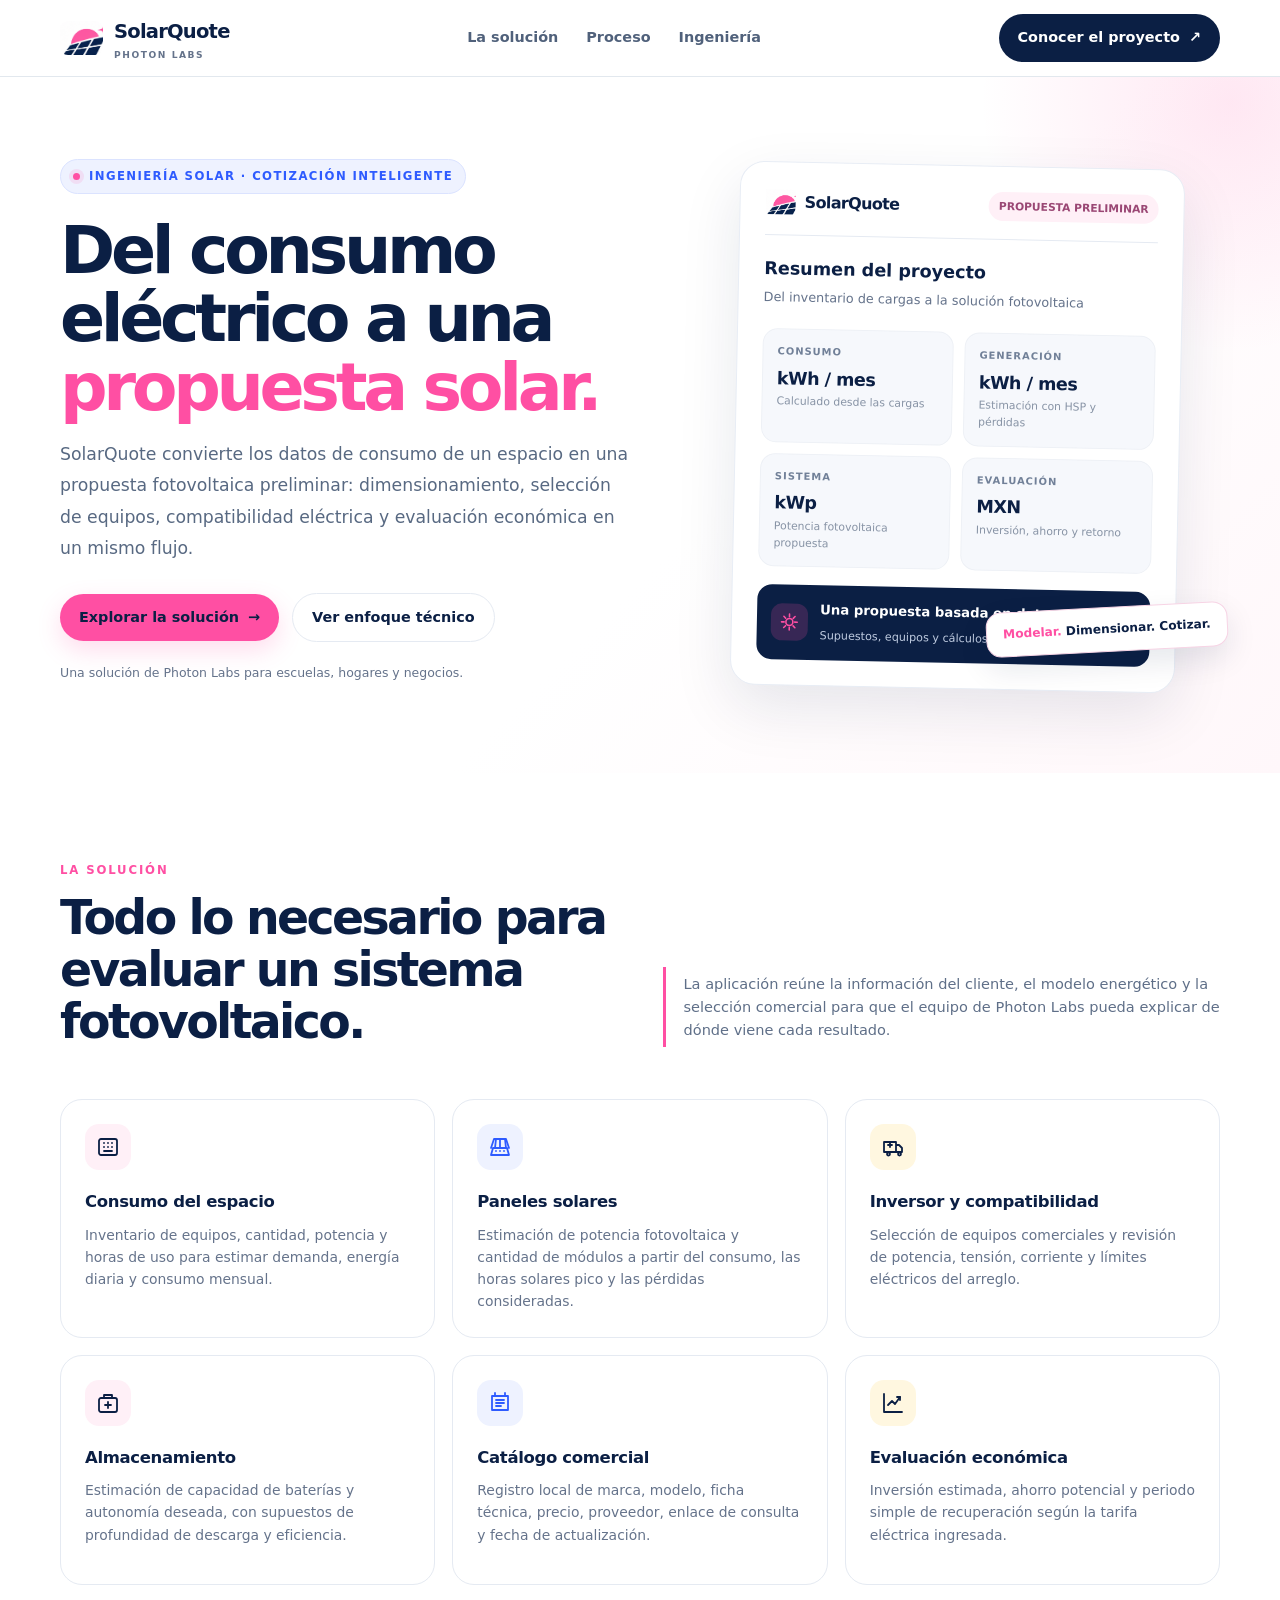
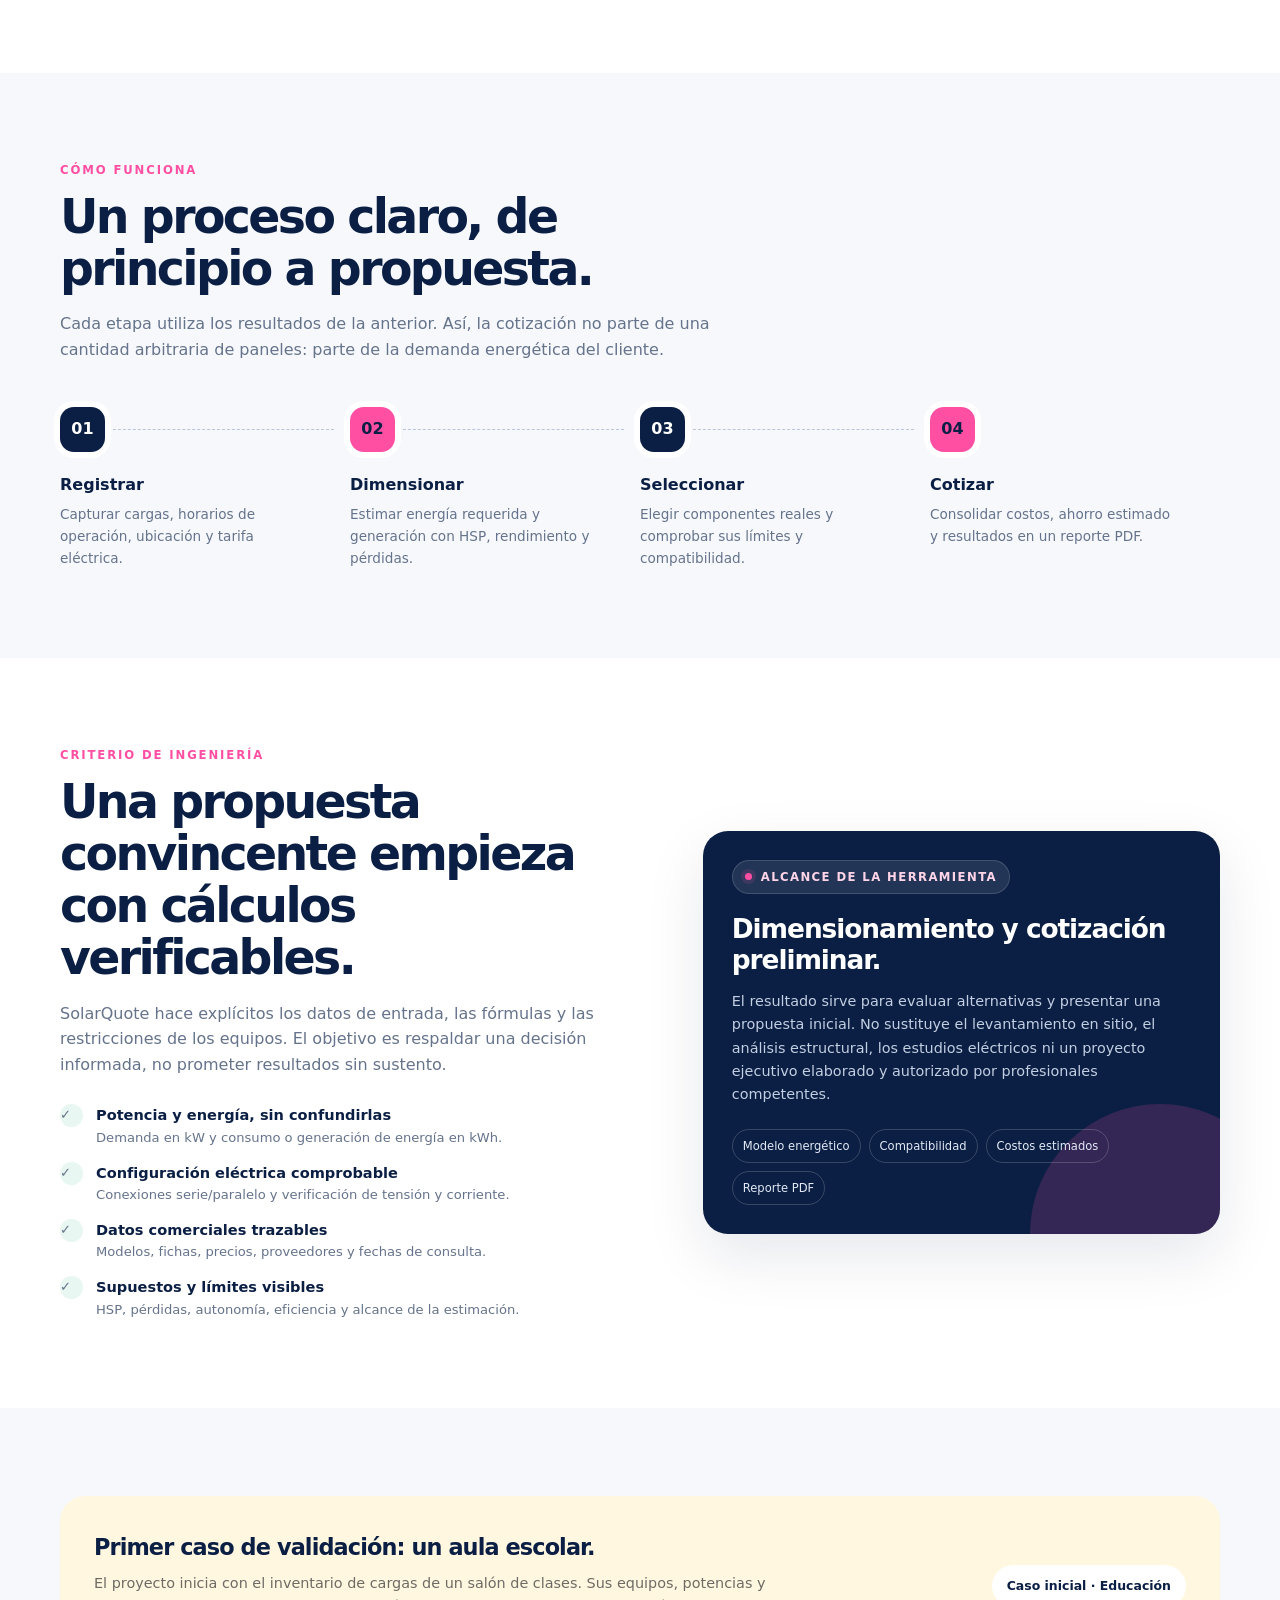
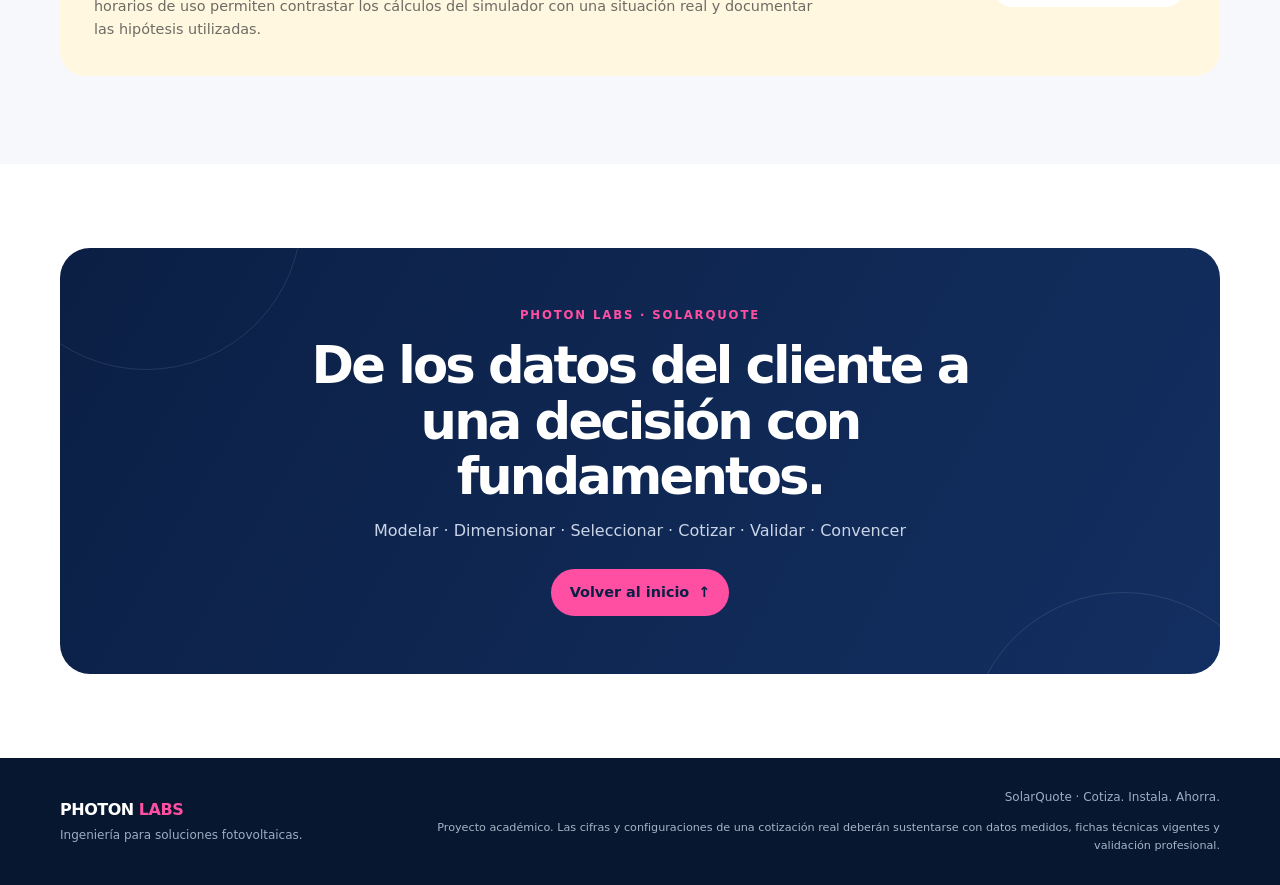
==== index.html @ f5a4cb7c "Add files via upload" ====
<!doctype html>
<html lang="es-MX">
<head>
  <meta charset="utf-8">
  <meta name="viewport" content="width=device-width, initial-scale=1">
  <meta name="theme-color" content="#0B1F44">
  <meta name="description" content="SolarQuote de Photon Labs: una solución para estimar el consumo eléctrico, dimensionar sistemas fotovoltaicos y preparar propuestas técnico-comerciales.">
  <title>SolarQuote — De consumo a propuesta solar</title>
  <style>
    :root {
      --navy: #0B1F44;
      --blue: #2E5BFF;
      --pink: #FF4FA3;
      --cream: #FFF7E0;
      --slate: #CBD5E1;
      --ink: #172744;
      --muted: #65738B;
      --line: #E5EAF2;
      --paper: #FFFFFF;
      --soft: #F6F8FC;
      --radius: 22px;
      --shadow: 0 22px 60px rgba(11, 31, 68, .10);
    }
    * { box-sizing: border-box; }
    html { scroll-behavior: smooth; }
    body {
      margin: 0;
      color: var(--ink);
      background: var(--paper);
      font-family: Inter, ui-sans-serif, system-ui, -apple-system, BlinkMacSystemFont, "Segoe UI", sans-serif;
      line-height: 1.6;
      -webkit-font-smoothing: antialiased;
    }
    a { color: inherit; text-decoration: none; }
    .container { width: min(1160px, calc(100% - 48px)); margin: 0 auto; }
    .topbar {
      position: sticky; top: 0; z-index: 10;
      background: rgba(255,255,255,.88); backdrop-filter: blur(14px);
      border-bottom: 1px solid rgba(203,213,225,.55);
    }
    .nav { min-height: 76px; display: flex; align-items: center; justify-content: space-between; gap: 24px; }
    .brand { display: flex; align-items: center; gap: 11px; font-weight: 800; color: var(--navy); letter-spacing: -.04em; font-size: 1.22rem; }
    .brand-mark { width: 43px; height: 34px; overflow: hidden; display: grid; place-items: center; background: #fff; border-radius: 8px; }
    .brand-mark img { width: 52px; height: 37px; object-fit: cover; }
    .brand small { display: block; color: var(--muted); font-size: .57rem; letter-spacing: .17em; font-weight: 750; line-height: 1.1; margin-top: 2px; }
    .nav-links { display: flex; align-items: center; gap: 28px; color: #50617B; font-size: .9rem; font-weight: 650; }
    .nav-links a:hover { color: var(--pink); }
    .nav-cta, .button {
      display: inline-flex; align-items: center; justify-content: center; gap: 9px;
      background: var(--navy); color: white; padding: 12px 19px; border-radius: 999px;
      font-weight: 750; font-size: .9rem; transition: transform .2s ease, box-shadow .2s ease;
    }
    .nav-cta:hover, .button:hover { transform: translateY(-2px); box-shadow: 0 10px 25px rgba(11,31,68,.18); }
    .hero { position: relative; overflow: hidden; padding: 82px 0 78px; background: linear-gradient(135deg, #FFF 0%, #FFF 58%, #FFF7FA 100%); }
    .hero::before { content: ""; position: absolute; width: 520px; height: 520px; border-radius: 50%; right: -210px; top: -235px; background: radial-gradient(circle, rgba(255,79,163,.13), rgba(255,79,163,0) 68%); }
    .hero-grid { position: relative; display: grid; grid-template-columns: 1.05fr .95fr; align-items: center; gap: 56px; }
    .eyebrow { display: inline-flex; align-items: center; gap: 9px; color: var(--blue); background: #EEF2FF; border: 1px solid #DBE3FF; border-radius: 999px; padding: 7px 12px; font-size: .73rem; font-weight: 800; letter-spacing: .12em; text-transform: uppercase; }
    .eyebrow-dot { width: 7px; height: 7px; border-radius: 50%; background: var(--pink); box-shadow: 0 0 0 4px rgba(255,79,163,.12); }
    h1 { margin: 22px 0 18px; max-width: 660px; font-size: clamp(2.8rem, 5.2vw, 4.65rem); line-height: 1.03; letter-spacing: -.065em; color: var(--navy); }
    h1 span { color: var(--pink); }
    .hero-copy { max-width: 570px; color: #586982; font-size: 1.08rem; line-height: 1.8; }
    .hero-actions { display: flex; flex-wrap: wrap; align-items: center; gap: 13px; margin-top: 29px; }
    .button-primary { background: var(--pink); color: var(--navy); box-shadow: 0 9px 24px rgba(255,79,163,.20); }
    .button-secondary { background: white; border: 1px solid var(--line); color: var(--navy); }
    .hero-note { color: var(--muted); font-size: .78rem; margin-top: 21px; }
    .hero-visual { position: relative; min-height: 430px; display: grid; place-items: center; }
    .visual-glow { position: absolute; width: 390px; height: 390px; border-radius: 50%; background: radial-gradient(circle, rgba(255,79,163,.14), rgba(46,91,255,.055) 54%, transparent 72%); }
    .quote-card { position: relative; width: min(100%, 445px); background: #fff; border: 1px solid #E8EDF5; border-radius: 25px; padding: 25px; box-shadow: var(--shadow); transform: rotate(1.2deg); }
    .quote-head { display: flex; align-items: center; justify-content: space-between; gap: 16px; border-bottom: 1px solid var(--line); padding-bottom: 18px; }
    .quote-brand { display: flex; align-items: center; gap: 9px; color: var(--navy); font-weight: 850; letter-spacing: -.04em; }
    .mini-mark { width: 30px; height: 25px; overflow: hidden; }
    .mini-mark img { width: 39px; height: 28px; object-fit: cover; }
    .status { color: #9A4774; background: #FFF0F7; padding: 6px 10px; font-size: .67rem; font-weight: 800; border-radius: 99px; white-space: nowrap; }
    .quote-title { margin: 19px 0 5px; color: var(--navy); font-size: 1.1rem; font-weight: 800; }
    .quote-sub { color: var(--muted); font-size: .8rem; }
    .metrics { display: grid; grid-template-columns: 1fr 1fr; gap: 11px; margin-top: 20px; }
    .metric { background: var(--soft); border: 1px solid #EEF1F6; border-radius: 15px; padding: 14px; }
    .metric-label { color: #718098; text-transform: uppercase; letter-spacing: .1em; font-size: .62rem; font-weight: 800; }
    .metric-value { margin-top: 5px; color: var(--navy); font-size: 1.1rem; font-weight: 850; letter-spacing: -.03em; }
    .metric-hint { color: #8793A5; font-size: .68rem; }
    .quote-flow { margin-top: 18px; padding: 14px; border-radius: 15px; background: var(--navy); color: white; display: flex; align-items: center; gap: 12px; }
    .flow-icon { width: 37px; height: 37px; border-radius: 11px; background: rgba(255,79,163,.18); display: grid; place-items: center; color: var(--pink); flex: none; }
    .quote-flow strong { display: block; font-size: .83rem; }
    .quote-flow span { color: #BFCBE0; font-size: .7rem; }
    .floating-tag { position: absolute; right: -8px; bottom: 37px; border: 1px solid #F7D4E5; border-radius: 15px; padding: 12px 16px; background: white; box-shadow: 0 12px 30px rgba(11,31,68,.10); color: var(--navy); font-size: .76rem; font-weight: 800; transform: rotate(-3deg); }
    .floating-tag b { color: var(--pink); }
    section { padding: 88px 0; }
    .section-soft { background: var(--soft); }
    .section-kicker { color: var(--pink); font-weight: 850; font-size: .73rem; text-transform: uppercase; letter-spacing: .16em; }
    .section-title { margin: 12px 0 13px; max-width: 720px; color: var(--navy); font-size: clamp(2rem, 3.7vw, 3.2rem); line-height: 1.1; letter-spacing: -.055em; }
    .section-lead { max-width: 690px; color: var(--muted); font-size: 1rem; }
    .intro-grid { display: grid; grid-template-columns: 1fr 1fr; align-items: end; gap: 45px; margin-bottom: 38px; }
    .intro-aside { color: #5F6F88; border-left: 3px solid var(--pink); padding: 5px 0 5px 18px; font-size: .91rem; }
    .modules { display: grid; grid-template-columns: repeat(3, 1fr); gap: 17px; }
    .module { background: white; border: 1px solid var(--line); border-radius: var(--radius); padding: 24px; min-height: 230px; transition: transform .2s ease, box-shadow .2s ease; }
    .module:hover { transform: translateY(-4px); box-shadow: 0 16px 36px rgba(11,31,68,.08); }
    .module-icon { width: 46px; height: 46px; display: grid; place-items: center; border-radius: 14px; color: var(--navy); background: #FFF0F7; margin-bottom: 19px; }
    .module:nth-child(2) .module-icon, .module:nth-child(5) .module-icon { background: #EEF2FF; color: var(--blue); }
    .module:nth-child(3) .module-icon, .module:nth-child(6) .module-icon { background: var(--cream); }
    .module h3 { color: var(--navy); font-size: 1.03rem; margin: 0 0 8px; letter-spacing: -.02em; }
    .module p { color: var(--muted); font-size: .87rem; margin: 0; }
    .steps { display: grid; grid-template-columns: repeat(4, 1fr); gap: 0; margin-top: 44px; }
    .step { position: relative; padding: 0 26px 0 0; }
    .step:not(:last-child)::after { content: ""; position: absolute; left: 48px; right: 16px; top: 22px; border-top: 1px dashed #BAC6D8; }
    .step-number { width: 45px; height: 45px; display: grid; place-items: center; background: var(--navy); color: white; border-radius: 14px; font-weight: 850; position: relative; z-index: 1; box-shadow: 0 0 0 6px white; }
    .step:nth-child(even) .step-number { background: var(--pink); color: var(--navy); }
    .step h3 { color: var(--navy); font-size: 1rem; margin: 20px 0 7px; }
    .step p { color: var(--muted); font-size: .85rem; margin: 0; padding-right: 12px; }
    .technical { display: grid; grid-template-columns: 1fr .88fr; gap: 55px; align-items: center; }
    .tech-list { display: grid; gap: 13px; margin-top: 26px; }
    .tech-item { display: flex; gap: 13px; align-items: flex-start; }
    .check { flex: none; width: 23px; height: 23px; margin-top: 1px; border-radius: 50%; background: #E8F7F1; color: #18835B; display: grid; place-items: center; font-size: .8rem; font-weight: 900; }
    .tech-item strong { color: var(--navy); display: block; font-size: .91rem; }
    .tech-item span { display: block; color: var(--muted); font-size: .82rem; }
    .assurance-card { padding: 29px; border-radius: 25px; background: var(--navy); color: white; box-shadow: var(--shadow); position: relative; overflow: hidden; }
    .assurance-card::after { content: ""; position: absolute; right: -70px; bottom: -130px; width: 260px; height: 260px; border-radius: 50%; background: rgba(255,79,163,.17); }
    .assurance-card .eyebrow { background: rgba(255,255,255,.1); border-color: rgba(255,255,255,.14); color: #FFD5E8; }
    .assurance-card h3 { position: relative; z-index: 1; font-size: 1.65rem; line-height: 1.17; letter-spacing: -.04em; margin: 20px 0 12px; }
    .assurance-card p { position: relative; z-index: 1; color: #C2CEE1; font-size: .9rem; }
    .assurance-points { position: relative; z-index: 1; display: flex; flex-wrap: wrap; gap: 8px; margin-top: 23px; }
    .assurance-points span { padding: 7px 10px; border: 1px solid rgba(255,255,255,.18); border-radius: 99px; color: #E2E9F5; font-size: .72rem; }
    .case-band { padding: 34px; border-radius: 25px; background: var(--cream); display: grid; grid-template-columns: 1fr auto; align-items: center; gap: 28px; }
    .case-band h3 { margin: 0 0 7px; font-size: 1.4rem; color: var(--navy); letter-spacing: -.04em; }
    .case-band p { margin: 0; max-width: 720px; color: #6D6B64; font-size: .9rem; }
    .case-pill { white-space: nowrap; background: white; color: var(--navy); padding: 11px 15px; border-radius: 99px; font-size: .78rem; font-weight: 800; }
    .cta-section { padding: 84px 0; }
    .cta-panel { position: relative; overflow: hidden; text-align: center; background: linear-gradient(120deg, var(--navy), #132F61); color: white; border-radius: 30px; padding: 58px 28px; }
    .cta-panel::before, .cta-panel::after { content: ""; position: absolute; border: 1px solid rgba(255,255,255,.10); border-radius: 50%; width: 310px; height: 310px; }
    .cta-panel::before { top: -190px; left: -70px; }
    .cta-panel::after { bottom: -230px; right: -60px; }
    .cta-panel h2 { position: relative; z-index: 1; max-width: 700px; margin: 14px auto; font-size: clamp(2rem, 4vw, 3.3rem); line-height: 1.08; letter-spacing: -.055em; }
    .cta-panel p { position: relative; z-index: 1; max-width: 610px; margin: 0 auto 25px; color: #CAD5E7; }
    .cta-panel .button { position: relative; z-index: 1; background: var(--pink); color: var(--navy); }
    footer { background: #07172F; color: white; padding: 30px 0; }
    .footer-inner { display: flex; align-items: center; justify-content: space-between; gap: 24px; }
    .footer-brand { font-weight: 850; letter-spacing: -.03em; }
    .footer-brand span { color: var(--pink); }
    footer p { margin: 3px 0 0; color: #9EACC2; font-size: .75rem; }
    .footer-note { color: #9EACC2; font-size: .75rem; text-align: right; }
    .disclaimer { color: #A8B4C7; font-size: .7rem; margin-top: 12px; max-width: 800px; }
    svg { display: block; }
    @media (max-width: 900px) {
      .hero-grid, .technical { grid-template-columns: 1fr; gap: 35px; }
      .hero { padding-top: 60px; }
      .hero-visual { min-height: 390px; }
      .modules { grid-template-columns: repeat(2, 1fr); }
      .intro-grid { grid-template-columns: 1fr; gap: 12px; }
    }
    @media (max-width: 640px) {
      .container { width: min(100% - 32px, 540px); }
      .nav { min-height: 66px; }
      .nav-links { display: none; }
      .nav-cta { padding: 10px 14px; font-size: .8rem; }
      .hero { padding: 52px 0 55px; }
      h1 { font-size: clamp(2.55rem, 13vw, 3.7rem); }
      .hero-copy { font-size: .98rem; }
      .hero-visual { min-height: 340px; }
      .quote-card { padding: 18px; }
      .floating-tag { right: -2px; bottom: 0; }
      section { padding: 66px 0; }
      .modules { grid-template-columns: 1fr; }
      .module { min-height: 0; }
      .steps { grid-template-columns: 1fr 1fr; gap: 30px 16px; }
      .step:not(:last-child)::after { display: none; }
      .step { padding: 0; }
      .case-band { grid-template-columns: 1fr; padding: 25px; }
      .case-pill { justify-self: start; }
      .footer-inner { align-items: flex-start; flex-direction: column; }
      .footer-note { text-align: left; }
    }
    @media (prefers-reduced-motion: reduce) {
      html { scroll-behavior: auto; }
      *, *::before, *::after { transition-duration: .01ms !important; animation-duration: .01ms !important; }
    }
  </style>
</head>
<body>
  <header class="topbar">
    <div class="container nav">
      <a class="brand" href="#inicio" aria-label="SolarQuote, inicio">
        <span class="brand-mark"><img src="[data-uri]" alt="" /></span>
        <span>SolarQuote<small>PHOTON LABS</small></span>
      </a>
      <nav class="nav-links" aria-label="Navegación principal">
        <a href="#solucion">La solución</a>
        <a href="#proceso">Proceso</a>
        <a href="#ingenieria">Ingeniería</a>
      </nav>
      <a class="nav-cta" href="#proceso">Conocer el proyecto <span aria-hidden="true">↗</span></a>
    </div>
  </header>

  <main>
    <section class="hero" id="inicio">
      <div class="container hero-grid">
        <div>
          <div class="eyebrow"><span class="eyebrow-dot"></span> Ingeniería solar · Cotización inteligente</div>
          <h1>Del consumo eléctrico a una <span>propuesta solar.</span></h1>
          <p class="hero-copy">SolarQuote convierte los datos de consumo de un espacio en una propuesta fotovoltaica preliminar: dimensionamiento, selección de equipos, compatibilidad eléctrica y evaluación económica en un mismo flujo.</p>
          <div class="hero-actions">
            <a class="button button-primary" href="#solucion">Explorar la solución <span aria-hidden="true">→</span></a>
            <a class="button button-secondary" href="#ingenieria">Ver enfoque técnico</a>
          </div>
          <p class="hero-note">Una solución de Photon Labs para escuelas, hogares y negocios.</p>
        </div>
        <div class="hero-visual" aria-label="Vista conceptual de una propuesta SolarQuote">
          <div class="visual-glow"></div>
          <div class="quote-card">
            <div class="quote-head">
              <div class="quote-brand"><span class="mini-mark"><img src="[data-uri]" alt="" /></span>SolarQuote</div>
              <span class="status">PROPUESTA PRELIMINAR</span>
            </div>
            <div class="quote-title">Resumen del proyecto</div>
            <div class="quote-sub">Del inventario de cargas a la solución fotovoltaica</div>
            <div class="metrics">
              <div class="metric"><div class="metric-label">Consumo</div><div class="metric-value">kWh / mes</div><div class="metric-hint">Calculado desde las cargas</div></div>
              <div class="metric"><div class="metric-label">Generación</div><div class="metric-value">kWh / mes</div><div class="metric-hint">Estimación con HSP y pérdidas</div></div>
              <div class="metric"><div class="metric-label">Sistema</div><div class="metric-value">kWp</div><div class="metric-hint">Potencia fotovoltaica propuesta</div></div>
              <div class="metric"><div class="metric-label">Evaluación</div><div class="metric-value">MXN</div><div class="metric-hint">Inversión, ahorro y retorno</div></div>
            </div>
            <div class="quote-flow">
              <div class="flow-icon"><svg width="21" height="21" viewBox="0 0 24 24" fill="none" stroke="currentColor" stroke-width="1.8" stroke-linecap="round" stroke-linejoin="round"><path d="M12 3v3m0 12v3M3 12h3m12 0h3M5.6 5.6l2.1 2.1m8.6 8.6 2.1 2.1m0-12.8-2.1 2.1m-8.6 8.6-2.1 2.1"/><circle cx="12" cy="12" r="4"/></svg></div>
              <div><strong>Una propuesta basada en datos</strong><span>Supuestos, equipos y cálculos trazables</span></div>
            </div>
          </div>
          <div class="floating-tag"><b>Modelar.</b> Dimensionar. Cotizar.</div>
        </div>
      </div>
    </section>

    <section id="solucion">
      <div class="container">
        <div class="intro-grid">
          <div>
            <div class="section-kicker">La solución</div>
            <h2 class="section-title">Todo lo necesario para evaluar un sistema fotovoltaico.</h2>
          </div>
          <p class="intro-aside">La aplicación reúne la información del cliente, el modelo energético y la selección comercial para que el equipo de Photon Labs pueda explicar de dónde viene cada resultado.</p>
        </div>
        <div class="modules">
          <article class="module">
            <div class="module-icon"><svg width="24" height="24" viewBox="0 0 24 24" fill="none" stroke="currentColor" stroke-width="1.8" stroke-linecap="round" stroke-linejoin="round"><rect x="3" y="4" width="18" height="16" rx="2"/><path d="M8 8h.01M12 8h.01M16 8h.01M8 12h.01M12 12h.01M16 12h.01M8 16h8"/></svg></div>
            <h3>Consumo del espacio</h3><p>Inventario de equipos, cantidad, potencia y horas de uso para estimar demanda, energía diaria y consumo mensual.</p>
          </article>
          <article class="module">
            <div class="module-icon"><svg width="24" height="24" viewBox="0 0 24 24" fill="none" stroke="currentColor" stroke-width="1.8" stroke-linecap="round" stroke-linejoin="round"><path d="m3 13 3-9h12l3 9M5 13h14l2 7H3l2-7Z"/><path d="M8 4 7 13m5-9v9m5-9 1 9M8 16h.01M12 16h.01M16 16h.01"/></svg></div>
            <h3>Paneles solares</h3><p>Estimación de potencia fotovoltaica y cantidad de módulos a partir del consumo, las horas solares pico y las pérdidas consideradas.</p>
          </article>
          <article class="module">
            <div class="module-icon"><svg width="24" height="24" viewBox="0 0 24 24" fill="none" stroke="currentColor" stroke-width="1.8" stroke-linecap="round" stroke-linejoin="round"><path d="M3 7h12v10H3zM15 10h3l3 3v4h-6z"/><circle cx="7.5" cy="19" r="1.5"/><circle cx="18.5" cy="19" r="1.5"/><path d="M7 10h4m-2-2v4"/></svg></div>
            <h3>Inversor y compatibilidad</h3><p>Selección de equipos comerciales y revisión de potencia, tensión, corriente y límites eléctricos del arreglo.</p>
          </article>
          <article class="module">
            <div class="module-icon"><svg width="24" height="24" viewBox="0 0 24 24" fill="none" stroke="currentColor" stroke-width="1.8" stroke-linecap="round" stroke-linejoin="round"><rect x="3" y="7" width="18" height="14" rx="2"/><path d="M8 7V4h8v3m-4 4v6m-3-3h6"/></svg></div>
            <h3>Almacenamiento</h3><p>Estimación de capacidad de baterías y autonomía deseada, con supuestos de profundidad de descarga y eficiencia.</p>
          </article>
          <article class="module">
            <div class="module-icon"><svg width="24" height="24" viewBox="0 0 24 24" fill="none" stroke="currentColor" stroke-width="1.8" stroke-linecap="round" stroke-linejoin="round"><path d="M4 5h16v14H4zM8 9h8m-8 3h8m-8 3h5"/><path d="M7 2v3m10-3v3"/></svg></div>
            <h3>Catálogo comercial</h3><p>Registro local de marca, modelo, ficha técnica, precio, proveedor, enlace de consulta y fecha de actualización.</p>
          </article>
          <article class="module">
            <div class="module-icon"><svg width="24" height="24" viewBox="0 0 24 24" fill="none" stroke="currentColor" stroke-width="1.8" stroke-linecap="round" stroke-linejoin="round"><path d="M3 3v18h18"/><path d="m7 14 4-4 3 3 5-7"/><path d="M16 6h3v3"/></svg></div>
            <h3>Evaluación económica</h3><p>Inversión estimada, ahorro potencial y periodo simple de recuperación según la tarifa eléctrica ingresada.</p>
          </article>
        </div>
      </div>
    </section>

    <section class="section-soft" id="proceso">
      <div class="container">
        <div class="section-kicker">Cómo funciona</div>
        <h2 class="section-title">Un proceso claro, de principio a propuesta.</h2>
        <p class="section-lead">Cada etapa utiliza los resultados de la anterior. Así, la cotización no parte de una cantidad arbitraria de paneles: parte de la demanda energética del cliente.</p>
        <div class="steps">
          <article class="step"><div class="step-number">01</div><h3>Registrar</h3><p>Capturar cargas, horarios de operación, ubicación y tarifa eléctrica.</p></article>
          <article class="step"><div class="step-number">02</div><h3>Dimensionar</h3><p>Estimar energía requerida y generación con HSP, rendimiento y pérdidas.</p></article>
          <article class="step"><div class="step-number">03</div><h3>Seleccionar</h3><p>Elegir componentes reales y comprobar sus límites y compatibilidad.</p></article>
          <article class="step"><div class="step-number">04</div><h3>Cotizar</h3><p>Consolidar costos, ahorro estimado y resultados en un reporte PDF.</p></article>
        </div>
      </div>
    </section>

    <section id="ingenieria">
      <div class="container technical">
        <div>
          <div class="section-kicker">Criterio de ingeniería</div>
          <h2 class="section-title">Una propuesta convincente empieza con cálculos verificables.</h2>
          <p class="section-lead">SolarQuote hace explícitos los datos de entrada, las fórmulas y las restricciones de los equipos. El objetivo es respaldar una decisión informada, no prometer resultados sin sustento.</p>
          <div class="tech-list">
            <div class="tech-item"><span class="check">✓</span><div><strong>Potencia y energía, sin confundirlas</strong><span>Demanda en kW y consumo o generación de energía en kWh.</span></div></div>
            <div class="tech-item"><span class="check">✓</span><div><strong>Configuración eléctrica comprobable</strong><span>Conexiones serie/paralelo y verificación de tensión y corriente.</span></div></div>
            <div class="tech-item"><span class="check">✓</span><div><strong>Datos comerciales trazables</strong><span>Modelos, fichas, precios, proveedores y fechas de consulta.</span></div></div>
            <div class="tech-item"><span class="check">✓</span><div><strong>Supuestos y límites visibles</strong><span>HSP, pérdidas, autonomía, eficiencia y alcance de la estimación.</span></div></div>
          </div>
        </div>
        <aside class="assurance-card">
          <div class="eyebrow"><span class="eyebrow-dot"></span> Alcance de la herramienta</div>
          <h3>Dimensionamiento y cotización preliminar.</h3>
          <p>El resultado sirve para evaluar alternativas y presentar una propuesta inicial. No sustituye el levantamiento en sitio, el análisis estructural, los estudios eléctricos ni un proyecto ejecutivo elaborado y autorizado por profesionales competentes.</p>
          <div class="assurance-points"><span>Modelo energético</span><span>Compatibilidad</span><span>Costos estimados</span><span>Reporte PDF</span></div>
        </aside>
      </div>
    </section>

    <section class="section-soft">
      <div class="container">
        <div class="case-band">
          <div><h3>Primer caso de validación: un aula escolar.</h3><p>El proyecto inicia con el inventario de cargas de un salón de clases. Sus equipos, potencias y horarios de uso permiten contrastar los cálculos del simulador con una situación real y documentar las hipótesis utilizadas.</p></div>
          <span class="case-pill">Caso inicial · Educación</span>
        </div>
      </div>
    </section>

    <section class="cta-section">
      <div class="container">
        <div class="cta-panel">
          <div class="section-kicker">Photon Labs · SolarQuote</div>
          <h2>De los datos del cliente a una decisión con fundamentos.</h2>
          <p>Modelar · Dimensionar · Seleccionar · Cotizar · Validar · Convencer</p>
          <a class="button" href="#inicio">Volver al inicio <span aria-hidden="true">↑</span></a>
        </div>
      </div>
    </section>
  </main>

  <footer>
    <div class="container footer-inner">
      <div><div class="footer-brand">PHOTON <span>LABS</span></div><p>Ingeniería para soluciones fotovoltaicas.</p></div>
      <div class="footer-note">SolarQuote · Cotiza. Instala. Ahorra.<div class="disclaimer">Proyecto académico. Las cifras y configuraciones de una cotización real deberán sustentarse con datos medidos, fichas técnicas vigentes y validación profesional.</div></div>
    </div>
  </footer>
</body>
</html>
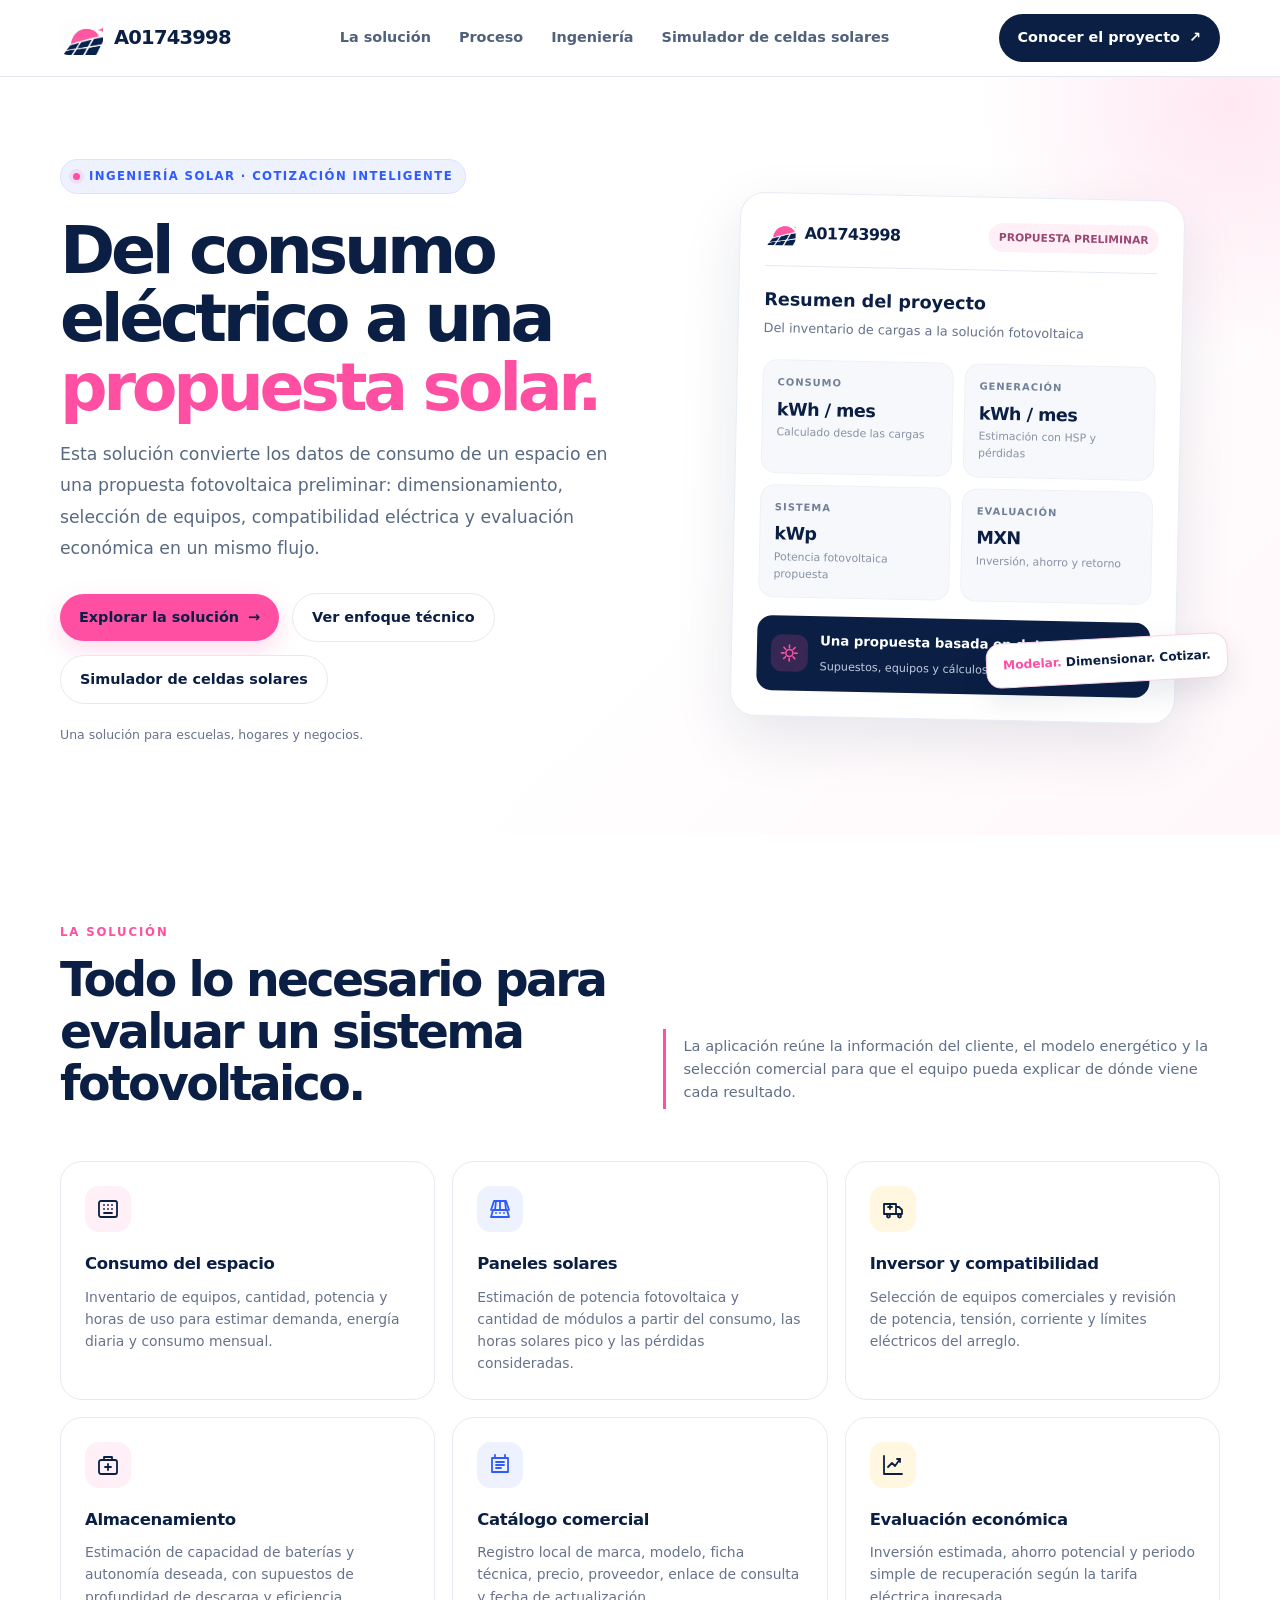
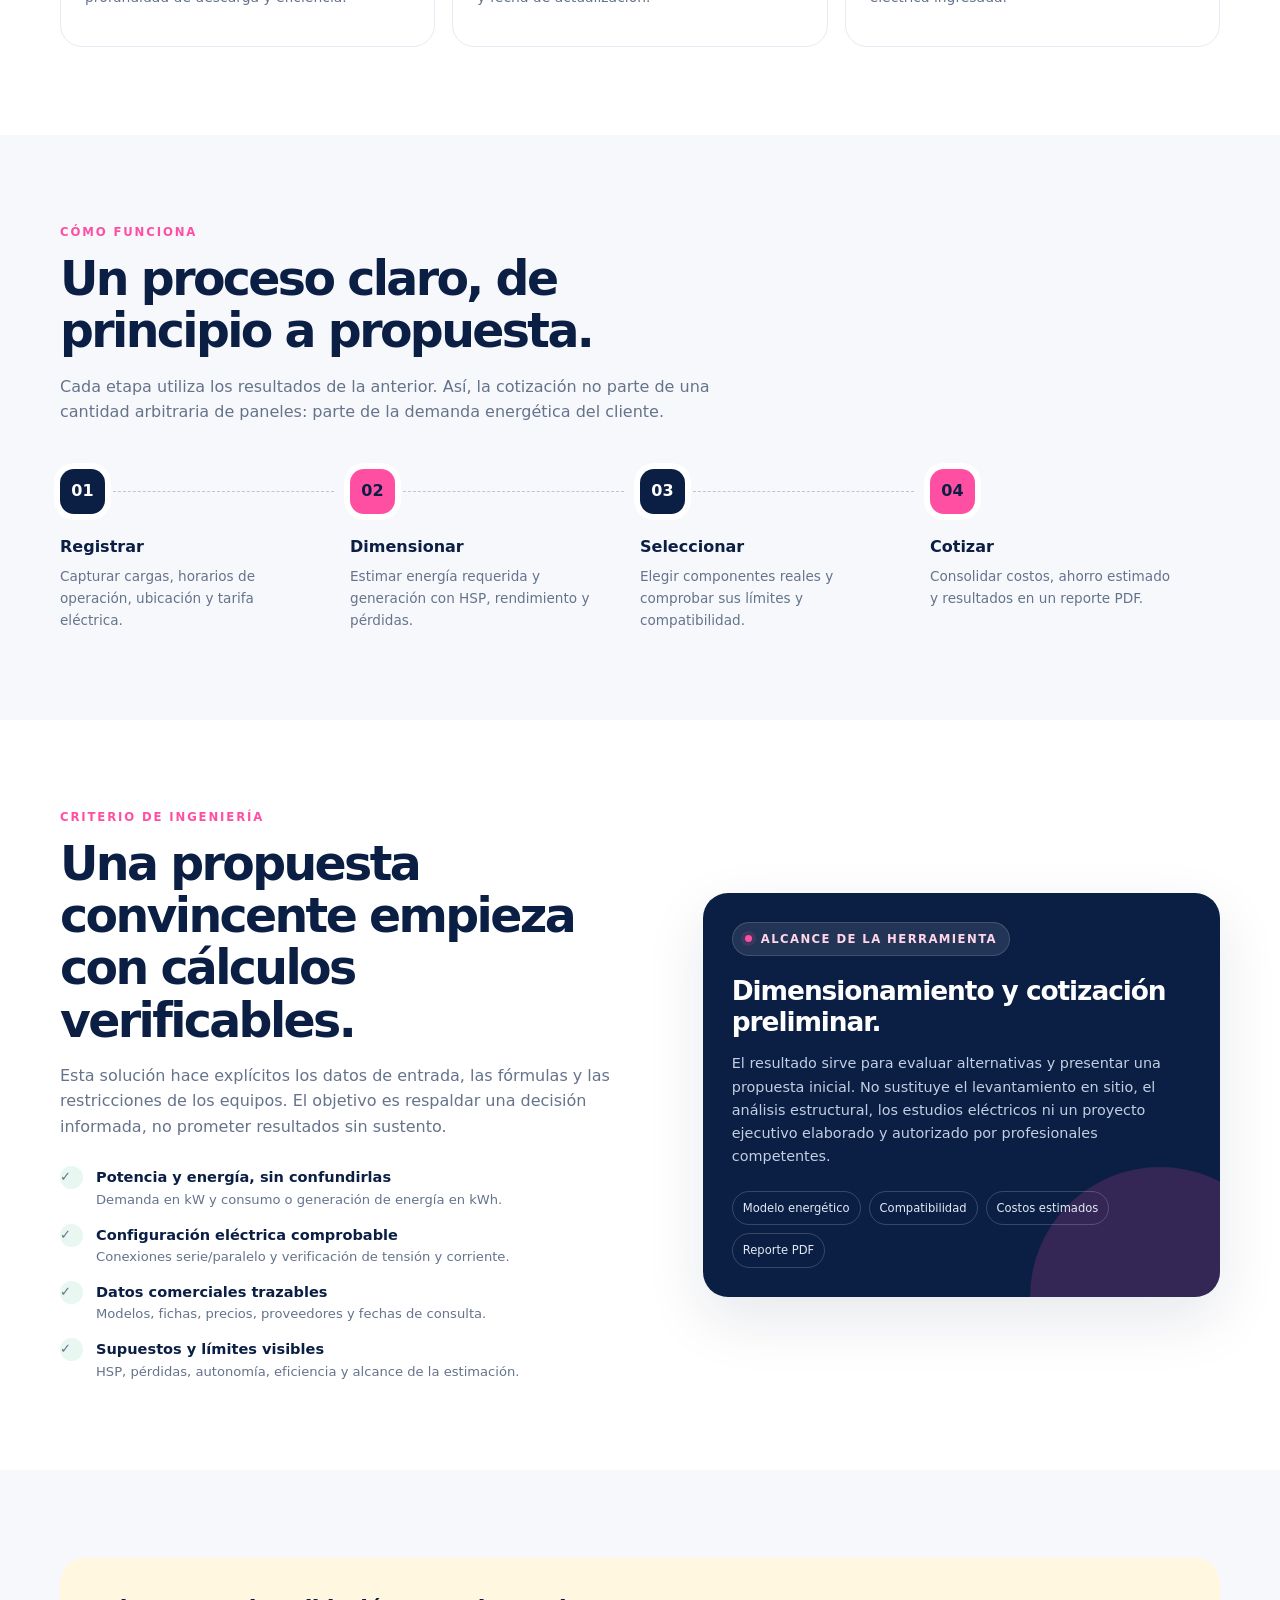
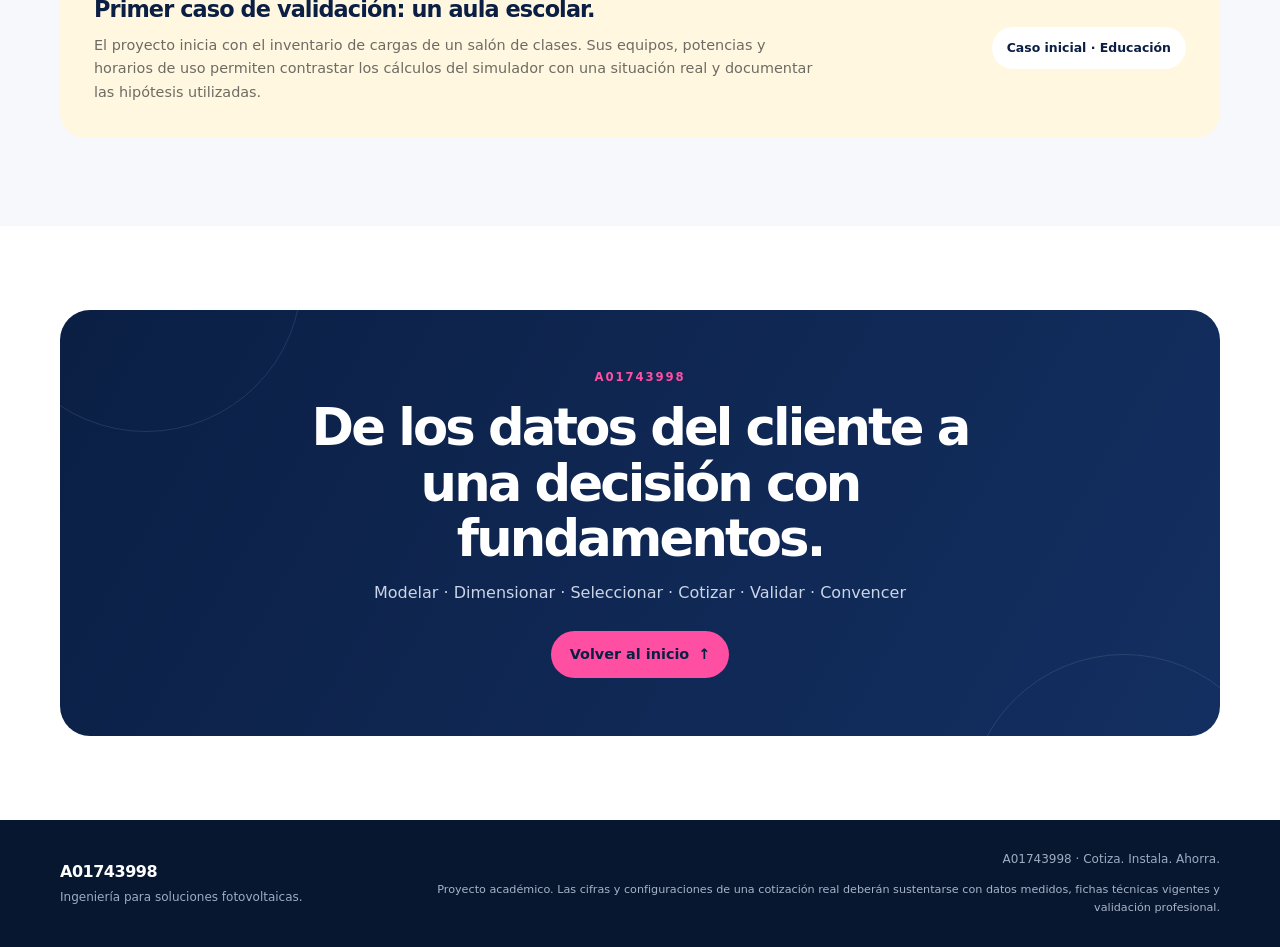
==== commit 3984d71c: "Restaurar Atlas.html; botón del simulador y matrícula A01743998 en la página de inicio Co-Authored-B" ====
--- a/index.html
+++ b/index.html
@@ -4,187 +4,29 @@
   <meta charset="utf-8">
   <meta name="viewport" content="width=device-width, initial-scale=1">
   <meta name="theme-color" content="#0B1F44">
-  <meta name="description" content="SolarQuote de Photon Labs: una solución para estimar el consumo eléctrico, dimensionar sistemas fotovoltaicos y preparar propuestas técnico-comerciales.">
-  <title>SolarQuote — De consumo a propuesta solar</title>
-  <style>
-    :root {
-      --navy: #0B1F44;
-      --blue: #2E5BFF;
-      --pink: #FF4FA3;
-      --cream: #FFF7E0;
-      --slate: #CBD5E1;
-      --ink: #172744;
-      --muted: #65738B;
-      --line: #E5EAF2;
-      --paper: #FFFFFF;
-      --soft: #F6F8FC;
-      --radius: 22px;
-      --shadow: 0 22px 60px rgba(11, 31, 68, .10);
-    }
-    * { box-sizing: border-box; }
-    html { scroll-behavior: smooth; }
-    body {
-      margin: 0;
-      color: var(--ink);
-      background: var(--paper);
-      font-family: Inter, ui-sans-serif, system-ui, -apple-system, BlinkMacSystemFont, "Segoe UI", sans-serif;
-      line-height: 1.6;
-      -webkit-font-smoothing: antialiased;
-    }
-    a { color: inherit; text-decoration: none; }
-    .container { width: min(1160px, calc(100% - 48px)); margin: 0 auto; }
-    .topbar {
-      position: sticky; top: 0; z-index: 10;
-      background: rgba(255,255,255,.88); backdrop-filter: blur(14px);
-      border-bottom: 1px solid rgba(203,213,225,.55);
-    }
-    .nav { min-height: 76px; display: flex; align-items: center; justify-content: space-between; gap: 24px; }
-    .brand { display: flex; align-items: center; gap: 11px; font-weight: 800; color: var(--navy); letter-spacing: -.04em; font-size: 1.22rem; }
-    .brand-mark { width: 43px; height: 34px; overflow: hidden; display: grid; place-items: center; background: #fff; border-radius: 8px; }
-    .brand-mark img { width: 52px; height: 37px; object-fit: cover; }
-    .brand small { display: block; color: var(--muted); font-size: .57rem; letter-spacing: .17em; font-weight: 750; line-height: 1.1; margin-top: 2px; }
-    .nav-links { display: flex; align-items: center; gap: 28px; color: #50617B; font-size: .9rem; font-weight: 650; }
-    .nav-links a:hover { color: var(--pink); }
-    .nav-cta, .button {
-      display: inline-flex; align-items: center; justify-content: center; gap: 9px;
-      background: var(--navy); color: white; padding: 12px 19px; border-radius: 999px;
-      font-weight: 750; font-size: .9rem; transition: transform .2s ease, box-shadow .2s ease;
-    }
-    .nav-cta:hover, .button:hover { transform: translateY(-2px); box-shadow: 0 10px 25px rgba(11,31,68,.18); }
-    .hero { position: relative; overflow: hidden; padding: 82px 0 78px; background: linear-gradient(135deg, #FFF 0%, #FFF 58%, #FFF7FA 100%); }
-    .hero::before { content: ""; position: absolute; width: 520px; height: 520px; border-radius: 50%; right: -210px; top: -235px; background: radial-gradient(circle, rgba(255,79,163,.13), rgba(255,79,163,0) 68%); }
-    .hero-grid { position: relative; display: grid; grid-template-columns: 1.05fr .95fr; align-items: center; gap: 56px; }
-    .eyebrow { display: inline-flex; align-items: center; gap: 9px; color: var(--blue); background: #EEF2FF; border: 1px solid #DBE3FF; border-radius: 999px; padding: 7px 12px; font-size: .73rem; font-weight: 800; letter-spacing: .12em; text-transform: uppercase; }
-    .eyebrow-dot { width: 7px; height: 7px; border-radius: 50%; background: var(--pink); box-shadow: 0 0 0 4px rgba(255,79,163,.12); }
-    h1 { margin: 22px 0 18px; max-width: 660px; font-size: clamp(2.8rem, 5.2vw, 4.65rem); line-height: 1.03; letter-spacing: -.065em; color: var(--navy); }
-    h1 span { color: var(--pink); }
-    .hero-copy { max-width: 570px; color: #586982; font-size: 1.08rem; line-height: 1.8; }
-    .hero-actions { display: flex; flex-wrap: wrap; align-items: center; gap: 13px; margin-top: 29px; }
-    .button-primary { background: var(--pink); color: var(--navy); box-shadow: 0 9px 24px rgba(255,79,163,.20); }
-    .button-secondary { background: white; border: 1px solid var(--line); color: var(--navy); }
-    .hero-note { color: var(--muted); font-size: .78rem; margin-top: 21px; }
-    .hero-visual { position: relative; min-height: 430px; display: grid; place-items: center; }
-    .visual-glow { position: absolute; width: 390px; height: 390px; border-radius: 50%; background: radial-gradient(circle, rgba(255,79,163,.14), rgba(46,91,255,.055) 54%, transparent 72%); }
-    .quote-card { position: relative; width: min(100%, 445px); background: #fff; border: 1px solid #E8EDF5; border-radius: 25px; padding: 25px; box-shadow: var(--shadow); transform: rotate(1.2deg); }
-    .quote-head { display: flex; align-items: center; justify-content: space-between; gap: 16px; border-bottom: 1px solid var(--line); padding-bottom: 18px; }
-    .quote-brand { display: flex; align-items: center; gap: 9px; color: var(--navy); font-weight: 850; letter-spacing: -.04em; }
-    .mini-mark { width: 30px; height: 25px; overflow: hidden; }
-    .mini-mark img { width: 39px; height: 28px; object-fit: cover; }
-    .status { color: #9A4774; background: #FFF0F7; padding: 6px 10px; font-size: .67rem; font-weight: 800; border-radius: 99px; white-space: nowrap; }
-    .quote-title { margin: 19px 0 5px; color: var(--navy); font-size: 1.1rem; font-weight: 800; }
-    .quote-sub { color: var(--muted); font-size: .8rem; }
-    .metrics { display: grid; grid-template-columns: 1fr 1fr; gap: 11px; margin-top: 20px; }
-    .metric { background: var(--soft); border: 1px solid #EEF1F6; border-radius: 15px; padding: 14px; }
-    .metric-label { color: #718098; text-transform: uppercase; letter-spacing: .1em; font-size: .62rem; font-weight: 800; }
-    .metric-value { margin-top: 5px; color: var(--navy); font-size: 1.1rem; font-weight: 850; letter-spacing: -.03em; }
-    .metric-hint { color: #8793A5; font-size: .68rem; }
-    .quote-flow { margin-top: 18px; padding: 14px; border-radius: 15px; background: var(--navy); color: white; display: flex; align-items: center; gap: 12px; }
-    .flow-icon { width: 37px; height: 37px; border-radius: 11px; background: rgba(255,79,163,.18); display: grid; place-items: center; color: var(--pink); flex: none; }
-    .quote-flow strong { display: block; font-size: .83rem; }
-    .quote-flow span { color: #BFCBE0; font-size: .7rem; }
-    .floating-tag { position: absolute; right: -8px; bottom: 37px; border: 1px solid #F7D4E5; border-radius: 15px; padding: 12px 16px; background: white; box-shadow: 0 12px 30px rgba(11,31,68,.10); color: var(--navy); font-size: .76rem; font-weight: 800; transform: rotate(-3deg); }
-    .floating-tag b { color: var(--pink); }
-    section { padding: 88px 0; }
-    .section-soft { background: var(--soft); }
-    .section-kicker { color: var(--pink); font-weight: 850; font-size: .73rem; text-transform: uppercase; letter-spacing: .16em; }
-    .section-title { margin: 12px 0 13px; max-width: 720px; color: var(--navy); font-size: clamp(2rem, 3.7vw, 3.2rem); line-height: 1.1; letter-spacing: -.055em; }
-    .section-lead { max-width: 690px; color: var(--muted); font-size: 1rem; }
-    .intro-grid { display: grid; grid-template-columns: 1fr 1fr; align-items: end; gap: 45px; margin-bottom: 38px; }
-    .intro-aside { color: #5F6F88; border-left: 3px solid var(--pink); padding: 5px 0 5px 18px; font-size: .91rem; }
-    .modules { display: grid; grid-template-columns: repeat(3, 1fr); gap: 17px; }
-    .module { background: white; border: 1px solid var(--line); border-radius: var(--radius); padding: 24px; min-height: 230px; transition: transform .2s ease, box-shadow .2s ease; }
-    .module:hover { transform: translateY(-4px); box-shadow: 0 16px 36px rgba(11,31,68,.08); }
-    .module-icon { width: 46px; height: 46px; display: grid; place-items: center; border-radius: 14px; color: var(--navy); background: #FFF0F7; margin-bottom: 19px; }
-    .module:nth-child(2) .module-icon, .module:nth-child(5) .module-icon { background: #EEF2FF; color: var(--blue); }
-    .module:nth-child(3) .module-icon, .module:nth-child(6) .module-icon { background: var(--cream); }
-    .module h3 { color: var(--navy); font-size: 1.03rem; margin: 0 0 8px; letter-spacing: -.02em; }
-    .module p { color: var(--muted); font-size: .87rem; margin: 0; }
-    .steps { display: grid; grid-template-columns: repeat(4, 1fr); gap: 0; margin-top: 44px; }
-    .step { position: relative; padding: 0 26px 0 0; }
-    .step:not(:last-child)::after { content: ""; position: absolute; left: 48px; right: 16px; top: 22px; border-top: 1px dashed #BAC6D8; }
-    .step-number { width: 45px; height: 45px; display: grid; place-items: center; background: var(--navy); color: white; border-radius: 14px; font-weight: 850; position: relative; z-index: 1; box-shadow: 0 0 0 6px white; }
-    .step:nth-child(even) .step-number { background: var(--pink); color: var(--navy); }
-    .step h3 { color: var(--navy); font-size: 1rem; margin: 20px 0 7px; }
-    .step p { color: var(--muted); font-size: .85rem; margin: 0; padding-right: 12px; }
-    .technical { display: grid; grid-template-columns: 1fr .88fr; gap: 55px; align-items: center; }
-    .tech-list { display: grid; gap: 13px; margin-top: 26px; }
-    .tech-item { display: flex; gap: 13px; align-items: flex-start; }
-    .check { flex: none; width: 23px; height: 23px; margin-top: 1px; border-radius: 50%; background: #E8F7F1; color: #18835B; display: grid; place-items: center; font-size: .8rem; font-weight: 900; }
-    .tech-item strong { color: var(--navy); display: block; font-size: .91rem; }
-    .tech-item span { display: block; color: var(--muted); font-size: .82rem; }
-    .assurance-card { padding: 29px; border-radius: 25px; background: var(--navy); color: white; box-shadow: var(--shadow); position: relative; overflow: hidden; }
-    .assurance-card::after { content: ""; position: absolute; right: -70px; bottom: -130px; width: 260px; height: 260px; border-radius: 50%; background: rgba(255,79,163,.17); }
-    .assurance-card .eyebrow { background: rgba(255,255,255,.1); border-color: rgba(255,255,255,.14); color: #FFD5E8; }
-    .assurance-card h3 { position: relative; z-index: 1; font-size: 1.65rem; line-height: 1.17; letter-spacing: -.04em; margin: 20px 0 12px; }
-    .assurance-card p { position: relative; z-index: 1; color: #C2CEE1; font-size: .9rem; }
-    .assurance-points { position: relative; z-index: 1; display: flex; flex-wrap: wrap; gap: 8px; margin-top: 23px; }
-    .assurance-points span { padding: 7px 10px; border: 1px solid rgba(255,255,255,.18); border-radius: 99px; color: #E2E9F5; font-size: .72rem; }
-    .case-band { padding: 34px; border-radius: 25px; background: var(--cream); display: grid; grid-template-columns: 1fr auto; align-items: center; gap: 28px; }
-    .case-band h3 { margin: 0 0 7px; font-size: 1.4rem; color: var(--navy); letter-spacing: -.04em; }
-    .case-band p { margin: 0; max-width: 720px; color: #6D6B64; font-size: .9rem; }
-    .case-pill { white-space: nowrap; background: white; color: var(--navy); padding: 11px 15px; border-radius: 99px; font-size: .78rem; font-weight: 800; }
-    .cta-section { padding: 84px 0; }
-    .cta-panel { position: relative; overflow: hidden; text-align: center; background: linear-gradient(120deg, var(--navy), #132F61); color: white; border-radius: 30px; padding: 58px 28px; }
-    .cta-panel::before, .cta-panel::after { content: ""; position: absolute; border: 1px solid rgba(255,255,255,.10); border-radius: 50%; width: 310px; height: 310px; }
-    .cta-panel::before { top: -190px; left: -70px; }
-    .cta-panel::after { bottom: -230px; right: -60px; }
-    .cta-panel h2 { position: relative; z-index: 1; max-width: 700px; margin: 14px auto; font-size: clamp(2rem, 4vw, 3.3rem); line-height: 1.08; letter-spacing: -.055em; }
-    .cta-panel p { position: relative; z-index: 1; max-width: 610px; margin: 0 auto 25px; color: #CAD5E7; }
-    .cta-panel .button { position: relative; z-index: 1; background: var(--pink); color: var(--navy); }
-    footer { background: #07172F; color: white; padding: 30px 0; }
-    .footer-inner { display: flex; align-items: center; justify-content: space-between; gap: 24px; }
-    .footer-brand { font-weight: 850; letter-spacing: -.03em; }
-    .footer-brand span { color: var(--pink); }
-    footer p { margin: 3px 0 0; color: #9EACC2; font-size: .75rem; }
-    .footer-note { color: #9EACC2; font-size: .75rem; text-align: right; }
-    .disclaimer { color: #A8B4C7; font-size: .7rem; margin-top: 12px; max-width: 800px; }
-    svg { display: block; }
-    @media (max-width: 900px) {
-      .hero-grid, .technical { grid-template-columns: 1fr; gap: 35px; }
-      .hero { padding-top: 60px; }
-      .hero-visual { min-height: 390px; }
-      .modules { grid-template-columns: repeat(2, 1fr); }
-      .intro-grid { grid-template-columns: 1fr; gap: 12px; }
-    }
-    @media (max-width: 640px) {
-      .container { width: min(100% - 32px, 540px); }
-      .nav { min-height: 66px; }
-      .nav-links { display: none; }
-      .nav-cta { padding: 10px 14px; font-size: .8rem; }
-      .hero { padding: 52px 0 55px; }
-      h1 { font-size: clamp(2.55rem, 13vw, 3.7rem); }
-      .hero-copy { font-size: .98rem; }
-      .hero-visual { min-height: 340px; }
-      .quote-card { padding: 18px; }
-      .floating-tag { right: -2px; bottom: 0; }
-      section { padding: 66px 0; }
-      .modules { grid-template-columns: 1fr; }
-      .module { min-height: 0; }
-      .steps { grid-template-columns: 1fr 1fr; gap: 30px 16px; }
-      .step:not(:last-child)::after { display: none; }
-      .step { padding: 0; }
-      .case-band { grid-template-columns: 1fr; padding: 25px; }
-      .case-pill { justify-self: start; }
-      .footer-inner { align-items: flex-start; flex-direction: column; }
-      .footer-note { text-align: left; }
-    }
-    @media (prefers-reduced-motion: reduce) {
-      html { scroll-behavior: auto; }
-      *, *::before, *::after { transition-duration: .01ms !important; animation-duration: .01ms !important; }
-    }
-  </style>
+  <meta name="description" content="A01743998: una solución para estimar el consumo eléctrico, dimensionar sistemas fotovoltaicos y preparar propuestas técnico-comerciales.">
+  <meta property="og:title" content="A01743998">
+  <meta property="og:description" content="De consumo eléctrico a propuesta fotovoltaica: modelar, dimensionar, seleccionar y cotizar.">
+  <meta property="og:type" content="website">
+  <link rel="icon" type="image/svg+xml" href="assets/favicon.svg">
+  <title>A01743998 — De consumo a propuesta solar</title>
+  <link rel="stylesheet" href="css/styles.css">
 </head>
 <body>
   <header class="topbar">
     <div class="container nav">
-      <a class="brand" href="#inicio" aria-label="SolarQuote, inicio">
-        <span class="brand-mark"><img src="[data-uri]" alt="" /></span>
-        <span>SolarQuote<small>PHOTON LABS</small></span>
+      <a class="brand" href="#inicio" aria-label="A01743998, inicio">
+        <span class="brand-mark"><img src="assets/solarquote-logo.png" alt="" /></span>
+        <span>A01743998</span>
       </a>
-      <nav class="nav-links" aria-label="Navegación principal">
+      <button class="menu-toggle" type="button" aria-label="Abrir menú" aria-expanded="false" aria-controls="site-menu">
+        <svg viewBox="0 0 24 24" fill="none" stroke="currentColor" stroke-width="2" stroke-linecap="round" aria-hidden="true"><path d="M4 7h16M4 12h16M4 17h16"/></svg>
+      </button>
+      <nav class="nav-links" id="site-menu" aria-label="Navegación principal">
         <a href="#solucion">La solución</a>
         <a href="#proceso">Proceso</a>
         <a href="#ingenieria">Ingeniería</a>
+        <a href="simulador.html">Simulador de celdas solares</a>
       </nav>
       <a class="nav-cta" href="#proceso">Conocer el proyecto <span aria-hidden="true">↗</span></a>
     </div>
@@ -196,18 +38,19 @@
         <div>
           <div class="eyebrow"><span class="eyebrow-dot"></span> Ingeniería solar · Cotización inteligente</div>
           <h1>Del consumo eléctrico a una <span>propuesta solar.</span></h1>
-          <p class="hero-copy">SolarQuote convierte los datos de consumo de un espacio en una propuesta fotovoltaica preliminar: dimensionamiento, selección de equipos, compatibilidad eléctrica y evaluación económica en un mismo flujo.</p>
+          <p class="hero-copy">Esta solución convierte los datos de consumo de un espacio en una propuesta fotovoltaica preliminar: dimensionamiento, selección de equipos, compatibilidad eléctrica y evaluación económica en un mismo flujo.</p>
           <div class="hero-actions">
             <a class="button button-primary" href="#solucion">Explorar la solución <span aria-hidden="true">→</span></a>
             <a class="button button-secondary" href="#ingenieria">Ver enfoque técnico</a>
+            <a class="button button-secondary" href="simulador.html">Simulador de celdas solares</a>
           </div>
-          <p class="hero-note">Una solución de Photon Labs para escuelas, hogares y negocios.</p>
+          <p class="hero-note">Una solución para escuelas, hogares y negocios.</p>
         </div>
-        <div class="hero-visual" aria-label="Vista conceptual de una propuesta SolarQuote">
+        <div class="hero-visual" aria-label="Vista conceptual de una propuesta">
           <div class="visual-glow"></div>
           <div class="quote-card">
             <div class="quote-head">
-              <div class="quote-brand"><span class="mini-mark"><img src="[data-uri]" alt="" /></span>SolarQuote</div>
+              <div class="quote-brand"><span class="mini-mark"><img src="assets/solarquote-logo.png" alt="" /></span>A01743998</div>
               <span class="status">PROPUESTA PRELIMINAR</span>
             </div>
             <div class="quote-title">Resumen del proyecto</div>
@@ -235,7 +78,7 @@
             <div class="section-kicker">La solución</div>
             <h2 class="section-title">Todo lo necesario para evaluar un sistema fotovoltaico.</h2>
           </div>
-          <p class="intro-aside">La aplicación reúne la información del cliente, el modelo energético y la selección comercial para que el equipo de Photon Labs pueda explicar de dónde viene cada resultado.</p>
+          <p class="intro-aside">La aplicación reúne la información del cliente, el modelo energético y la selección comercial para que el equipo pueda explicar de dónde viene cada resultado.</p>
         </div>
         <div class="modules">
           <article class="module">
@@ -285,7 +128,7 @@
         <div>
           <div class="section-kicker">Criterio de ingeniería</div>
           <h2 class="section-title">Una propuesta convincente empieza con cálculos verificables.</h2>
-          <p class="section-lead">SolarQuote hace explícitos los datos de entrada, las fórmulas y las restricciones de los equipos. El objetivo es respaldar una decisión informada, no prometer resultados sin sustento.</p>
+          <p class="section-lead">Esta solución hace explícitos los datos de entrada, las fórmulas y las restricciones de los equipos. El objetivo es respaldar una decisión informada, no prometer resultados sin sustento.</p>
           <div class="tech-list">
             <div class="tech-item"><span class="check">✓</span><div><strong>Potencia y energía, sin confundirlas</strong><span>Demanda en kW y consumo o generación de energía en kWh.</span></div></div>
             <div class="tech-item"><span class="check">✓</span><div><strong>Configuración eléctrica comprobable</strong><span>Conexiones serie/paralelo y verificación de tensión y corriente.</span></div></div>
@@ -314,7 +157,7 @@
     <section class="cta-section">
       <div class="container">
         <div class="cta-panel">
-          <div class="section-kicker">Photon Labs · SolarQuote</div>
+          <div class="section-kicker">A01743998</div>
           <h2>De los datos del cliente a una decisión con fundamentos.</h2>
           <p>Modelar · Dimensionar · Seleccionar · Cotizar · Validar · Convencer</p>
           <a class="button" href="#inicio">Volver al inicio <span aria-hidden="true">↑</span></a>
@@ -325,9 +168,10 @@
 
   <footer>
     <div class="container footer-inner">
-      <div><div class="footer-brand">PHOTON <span>LABS</span></div><p>Ingeniería para soluciones fotovoltaicas.</p></div>
-      <div class="footer-note">SolarQuote · Cotiza. Instala. Ahorra.<div class="disclaimer">Proyecto académico. Las cifras y configuraciones de una cotización real deberán sustentarse con datos medidos, fichas técnicas vigentes y validación profesional.</div></div>
+      <div><div class="footer-brand">A01743998</div><p>Ingeniería para soluciones fotovoltaicas.</p></div>
+      <div class="footer-note">A01743998 · Cotiza. Instala. Ahorra.<div class="disclaimer">Proyecto académico. Las cifras y configuraciones de una cotización real deberán sustentarse con datos medidos, fichas técnicas vigentes y validación profesional.</div></div>
     </div>
   </footer>
+  <script src="js/main.js" defer></script>
 </body>
 </html>
--- a/css/styles.css
+++ b/css/styles.css
@@ -0,0 +1,171 @@
+:root {
+      --navy: #0B1F44;
+      --blue: #2E5BFF;
+      --pink: #FF4FA3;
+      --cream: #FFF7E0;
+      --slate: #CBD5E1;
+      --ink: #172744;
+      --muted: #65738B;
+      --line: #E5EAF2;
+      --paper: #FFFFFF;
+      --soft: #F6F8FC;
+      --radius: 22px;
+      --shadow: 0 22px 60px rgba(11, 31, 68, .10);
+    }
+    * { box-sizing: border-box; }
+    html { scroll-behavior: smooth; }
+    body {
+      margin: 0;
+      color: var(--ink);
+      background: var(--paper);
+      font-family: Inter, ui-sans-serif, system-ui, -apple-system, BlinkMacSystemFont, "Segoe UI", sans-serif;
+      line-height: 1.6;
+      -webkit-font-smoothing: antialiased;
+    }
+    a { color: inherit; text-decoration: none; }
+    .container { width: min(1160px, calc(100% - 48px)); margin: 0 auto; }
+    .topbar {
+      position: sticky; top: 0; z-index: 10;
+      background: rgba(255,255,255,.88); backdrop-filter: blur(14px);
+      border-bottom: 1px solid rgba(203,213,225,.55);
+    }
+    .nav { min-height: 76px; display: flex; align-items: center; justify-content: space-between; gap: 24px; }
+    .brand { display: flex; align-items: center; gap: 11px; font-weight: 800; color: var(--navy); letter-spacing: -.04em; font-size: 1.22rem; }
+    .brand-mark { width: 43px; height: 34px; overflow: hidden; display: grid; place-items: center; background: #fff; border-radius: 8px; }
+    .brand-mark img { width: 52px; height: 37px; object-fit: cover; }
+    .brand small { display: block; color: var(--muted); font-size: .57rem; letter-spacing: .17em; font-weight: 750; line-height: 1.1; margin-top: 2px; }
+    .nav-links { display: flex; align-items: center; gap: 28px; color: #50617B; font-size: .9rem; font-weight: 650; }
+    .nav-links a:hover { color: var(--pink); }
+    .menu-toggle { display: none; border: 1px solid var(--line); background: #fff; color: var(--navy); border-radius: 12px; width: 42px; height: 42px; cursor: pointer; align-items: center; justify-content: center; }
+    .menu-toggle svg { width: 21px; height: 21px; }
+    .nav-cta, .button {
+      display: inline-flex; align-items: center; justify-content: center; gap: 9px;
+      background: var(--navy); color: white; padding: 12px 19px; border-radius: 999px;
+      font-weight: 750; font-size: .9rem; transition: transform .2s ease, box-shadow .2s ease;
+    }
+    .nav-cta:hover, .button:hover { transform: translateY(-2px); box-shadow: 0 10px 25px rgba(11,31,68,.18); }
+    .hero { position: relative; overflow: hidden; padding: 82px 0 78px; background: linear-gradient(135deg, #FFF 0%, #FFF 58%, #FFF7FA 100%); }
+    .hero::before { content: ""; position: absolute; width: 520px; height: 520px; border-radius: 50%; right: -210px; top: -235px; background: radial-gradient(circle, rgba(255,79,163,.13), rgba(255,79,163,0) 68%); }
+    .hero-grid { position: relative; display: grid; grid-template-columns: 1.05fr .95fr; align-items: center; gap: 56px; }
+    .eyebrow { display: inline-flex; align-items: center; gap: 9px; color: var(--blue); background: #EEF2FF; border: 1px solid #DBE3FF; border-radius: 999px; padding: 7px 12px; font-size: .73rem; font-weight: 800; letter-spacing: .12em; text-transform: uppercase; }
+    .eyebrow-dot { width: 7px; height: 7px; border-radius: 50%; background: var(--pink); box-shadow: 0 0 0 4px rgba(255,79,163,.12); }
+    h1 { margin: 22px 0 18px; max-width: 660px; font-size: clamp(2.8rem, 5.2vw, 4.65rem); line-height: 1.03; letter-spacing: -.065em; color: var(--navy); }
+    h1 span { color: var(--pink); }
+    .hero-copy { max-width: 570px; color: #586982; font-size: 1.08rem; line-height: 1.8; }
+    .hero-actions { display: flex; flex-wrap: wrap; align-items: center; gap: 13px; margin-top: 29px; }
+    .button-primary { background: var(--pink); color: var(--navy); box-shadow: 0 9px 24px rgba(255,79,163,.20); }
+    .button-secondary { background: white; border: 1px solid var(--line); color: var(--navy); }
+    .hero-note { color: var(--muted); font-size: .78rem; margin-top: 21px; }
+    .hero-visual { position: relative; min-height: 430px; display: grid; place-items: center; }
+    .visual-glow { position: absolute; width: 390px; height: 390px; border-radius: 50%; background: radial-gradient(circle, rgba(255,79,163,.14), rgba(46,91,255,.055) 54%, transparent 72%); }
+    .quote-card { position: relative; width: min(100%, 445px); background: #fff; border: 1px solid #E8EDF5; border-radius: 25px; padding: 25px; box-shadow: var(--shadow); transform: rotate(1.2deg); }
+    .quote-head { display: flex; align-items: center; justify-content: space-between; gap: 16px; border-bottom: 1px solid var(--line); padding-bottom: 18px; }
+    .quote-brand { display: flex; align-items: center; gap: 9px; color: var(--navy); font-weight: 850; letter-spacing: -.04em; }
+    .mini-mark { width: 30px; height: 25px; overflow: hidden; }
+    .mini-mark img { width: 39px; height: 28px; object-fit: cover; }
+    .status { color: #9A4774; background: #FFF0F7; padding: 6px 10px; font-size: .67rem; font-weight: 800; border-radius: 99px; white-space: nowrap; }
+    .quote-title { margin: 19px 0 5px; color: var(--navy); font-size: 1.1rem; font-weight: 800; }
+    .quote-sub { color: var(--muted); font-size: .8rem; }
+    .metrics { display: grid; grid-template-columns: 1fr 1fr; gap: 11px; margin-top: 20px; }
+    .metric { background: var(--soft); border: 1px solid #EEF1F6; border-radius: 15px; padding: 14px; }
+    .metric-label { color: #718098; text-transform: uppercase; letter-spacing: .1em; font-size: .62rem; font-weight: 800; }
+    .metric-value { margin-top: 5px; color: var(--navy); font-size: 1.1rem; font-weight: 850; letter-spacing: -.03em; }
+    .metric-hint { color: #8793A5; font-size: .68rem; }
+    .quote-flow { margin-top: 18px; padding: 14px; border-radius: 15px; background: var(--navy); color: white; display: flex; align-items: center; gap: 12px; }
+    .flow-icon { width: 37px; height: 37px; border-radius: 11px; background: rgba(255,79,163,.18); display: grid; place-items: center; color: var(--pink); flex: none; }
+    .quote-flow strong { display: block; font-size: .83rem; }
+    .quote-flow span { color: #BFCBE0; font-size: .7rem; }
+    .floating-tag { position: absolute; right: -8px; bottom: 37px; border: 1px solid #F7D4E5; border-radius: 15px; padding: 12px 16px; background: white; box-shadow: 0 12px 30px rgba(11,31,68,.10); color: var(--navy); font-size: .76rem; font-weight: 800; transform: rotate(-3deg); }
+    .floating-tag b { color: var(--pink); }
+    section { padding: 88px 0; }
+    .section-soft { background: var(--soft); }
+    .section-kicker { color: var(--pink); font-weight: 850; font-size: .73rem; text-transform: uppercase; letter-spacing: .16em; }
+    .section-title { margin: 12px 0 13px; max-width: 720px; color: var(--navy); font-size: clamp(2rem, 3.7vw, 3.2rem); line-height: 1.1; letter-spacing: -.055em; }
+    .section-lead { max-width: 690px; color: var(--muted); font-size: 1rem; }
+    .intro-grid { display: grid; grid-template-columns: 1fr 1fr; align-items: end; gap: 45px; margin-bottom: 38px; }
+    .intro-aside { color: #5F6F88; border-left: 3px solid var(--pink); padding: 5px 0 5px 18px; font-size: .91rem; }
+    .modules { display: grid; grid-template-columns: repeat(3, 1fr); gap: 17px; }
+    .module { background: white; border: 1px solid var(--line); border-radius: var(--radius); padding: 24px; min-height: 230px; transition: transform .2s ease, box-shadow .2s ease; }
+    .module:hover { transform: translateY(-4px); box-shadow: 0 16px 36px rgba(11,31,68,.08); }
+    .module-icon { width: 46px; height: 46px; display: grid; place-items: center; border-radius: 14px; color: var(--navy); background: #FFF0F7; margin-bottom: 19px; }
+    .module:nth-child(2) .module-icon, .module:nth-child(5) .module-icon { background: #EEF2FF; color: var(--blue); }
+    .module:nth-child(3) .module-icon, .module:nth-child(6) .module-icon { background: var(--cream); }
+    .module h3 { color: var(--navy); font-size: 1.03rem; margin: 0 0 8px; letter-spacing: -.02em; }
+    .module p { color: var(--muted); font-size: .87rem; margin: 0; }
+    .steps { display: grid; grid-template-columns: repeat(4, 1fr); gap: 0; margin-top: 44px; }
+    .step { position: relative; padding: 0 26px 0 0; }
+    .step:not(:last-child)::after { content: ""; position: absolute; left: 48px; right: 16px; top: 22px; border-top: 1px dashed #BAC6D8; }
+    .step-number { width: 45px; height: 45px; display: grid; place-items: center; background: var(--navy); color: white; border-radius: 14px; font-weight: 850; position: relative; z-index: 1; box-shadow: 0 0 0 6px white; }
+    .step:nth-child(even) .step-number { background: var(--pink); color: var(--navy); }
+    .step h3 { color: var(--navy); font-size: 1rem; margin: 20px 0 7px; }
+    .step p { color: var(--muted); font-size: .85rem; margin: 0; padding-right: 12px; }
+    .technical { display: grid; grid-template-columns: 1fr .88fr; gap: 55px; align-items: center; }
+    .tech-list { display: grid; gap: 13px; margin-top: 26px; }
+    .tech-item { display: flex; gap: 13px; align-items: flex-start; }
+    .check { flex: none; width: 23px; height: 23px; margin-top: 1px; border-radius: 50%; background: #E8F7F1; color: #18835B; display: grid; place-items: center; font-size: .8rem; font-weight: 900; }
+    .tech-item strong { color: var(--navy); display: block; font-size: .91rem; }
+    .tech-item span { display: block; color: var(--muted); font-size: .82rem; }
+    .assurance-card { padding: 29px; border-radius: 25px; background: var(--navy); color: white; box-shadow: var(--shadow); position: relative; overflow: hidden; }
+    .assurance-card::after { content: ""; position: absolute; right: -70px; bottom: -130px; width: 260px; height: 260px; border-radius: 50%; background: rgba(255,79,163,.17); }
+    .assurance-card .eyebrow { background: rgba(255,255,255,.1); border-color: rgba(255,255,255,.14); color: #FFD5E8; }
+    .assurance-card h3 { position: relative; z-index: 1; font-size: 1.65rem; line-height: 1.17; letter-spacing: -.04em; margin: 20px 0 12px; }
+    .assurance-card p { position: relative; z-index: 1; color: #C2CEE1; font-size: .9rem; }
+    .assurance-points { position: relative; z-index: 1; display: flex; flex-wrap: wrap; gap: 8px; margin-top: 23px; }
+    .assurance-points span { padding: 7px 10px; border: 1px solid rgba(255,255,255,.18); border-radius: 99px; color: #E2E9F5; font-size: .72rem; }
+    .case-band { padding: 34px; border-radius: 25px; background: var(--cream); display: grid; grid-template-columns: 1fr auto; align-items: center; gap: 28px; }
+    .case-band h3 { margin: 0 0 7px; font-size: 1.4rem; color: var(--navy); letter-spacing: -.04em; }
+    .case-band p { margin: 0; max-width: 720px; color: #6D6B64; font-size: .9rem; }
+    .case-pill { white-space: nowrap; background: white; color: var(--navy); padding: 11px 15px; border-radius: 99px; font-size: .78rem; font-weight: 800; }
+    .cta-section { padding: 84px 0; }
+    .cta-panel { position: relative; overflow: hidden; text-align: center; background: linear-gradient(120deg, var(--navy), #132F61); color: white; border-radius: 30px; padding: 58px 28px; }
+    .cta-panel::before, .cta-panel::after { content: ""; position: absolute; border: 1px solid rgba(255,255,255,.10); border-radius: 50%; width: 310px; height: 310px; }
+    .cta-panel::before { top: -190px; left: -70px; }
+    .cta-panel::after { bottom: -230px; right: -60px; }
+    .cta-panel h2 { position: relative; z-index: 1; max-width: 700px; margin: 14px auto; font-size: clamp(2rem, 4vw, 3.3rem); line-height: 1.08; letter-spacing: -.055em; }
+    .cta-panel p { position: relative; z-index: 1; max-width: 610px; margin: 0 auto 25px; color: #CAD5E7; }
+    .cta-panel .button { position: relative; z-index: 1; background: var(--pink); color: var(--navy); }
+    footer { background: #07172F; color: white; padding: 30px 0; }
+    .footer-inner { display: flex; align-items: center; justify-content: space-between; gap: 24px; }
+    .footer-brand { font-weight: 850; letter-spacing: -.03em; }
+    .footer-brand span { color: var(--pink); }
+    footer p { margin: 3px 0 0; color: #9EACC2; font-size: .75rem; }
+    .footer-note { color: #9EACC2; font-size: .75rem; text-align: right; }
+    .disclaimer { color: #A8B4C7; font-size: .7rem; margin-top: 12px; max-width: 800px; }
+    svg { display: block; }
+    @media (max-width: 900px) {
+      .hero-grid, .technical { grid-template-columns: 1fr; gap: 35px; }
+      .hero { padding-top: 60px; }
+      .hero-visual { min-height: 390px; }
+      .modules { grid-template-columns: repeat(2, 1fr); }
+      .intro-grid { grid-template-columns: 1fr; gap: 12px; }
+    }
+    @media (max-width: 640px) {
+      .container { width: min(100% - 32px, 540px); }
+      .nav { min-height: 66px; position: relative; }
+      .menu-toggle { display: inline-flex; margin-left: auto; }
+      .nav-links { display: none; position: absolute; top: calc(100% - 1px); left: 0; right: 0; z-index: 20; flex-direction: column; align-items: stretch; gap: 0; padding: 8px; background: #fff; border: 1px solid var(--line); border-radius: 16px; box-shadow: 0 16px 35px rgba(11,31,68,.12); }
+      .nav-links.is-open { display: flex; }
+      .nav-links a { padding: 12px 13px; border-radius: 10px; }
+      .nav-links a:hover { background: #FFF0F7; }
+      .nav-cta { display: none; }
+      .hero { padding: 52px 0 55px; }
+      h1 { font-size: clamp(2.55rem, 13vw, 3.7rem); }
+      .hero-copy { font-size: .98rem; }
+      .hero-visual { min-height: 340px; }
+      .quote-card { padding: 18px; }
+      .floating-tag { right: -2px; bottom: 0; }
+      section { padding: 66px 0; }
+      .modules { grid-template-columns: 1fr; }
+      .module { min-height: 0; }
+      .steps { grid-template-columns: 1fr 1fr; gap: 30px 16px; }
+      .step:not(:last-child)::after { display: none; }
+      .step { padding: 0; }
+      .case-band { grid-template-columns: 1fr; padding: 25px; }
+      .case-pill { justify-self: start; }
+      .footer-inner { align-items: flex-start; flex-direction: column; }
+      .footer-note { text-align: left; }
+    }
+    @media (prefers-reduced-motion: reduce) {
+      html { scroll-behavior: auto; }
+      *, *::before, *::after { transition-duration: .01ms !important; animation-duration: .01ms !important; }
+    }
